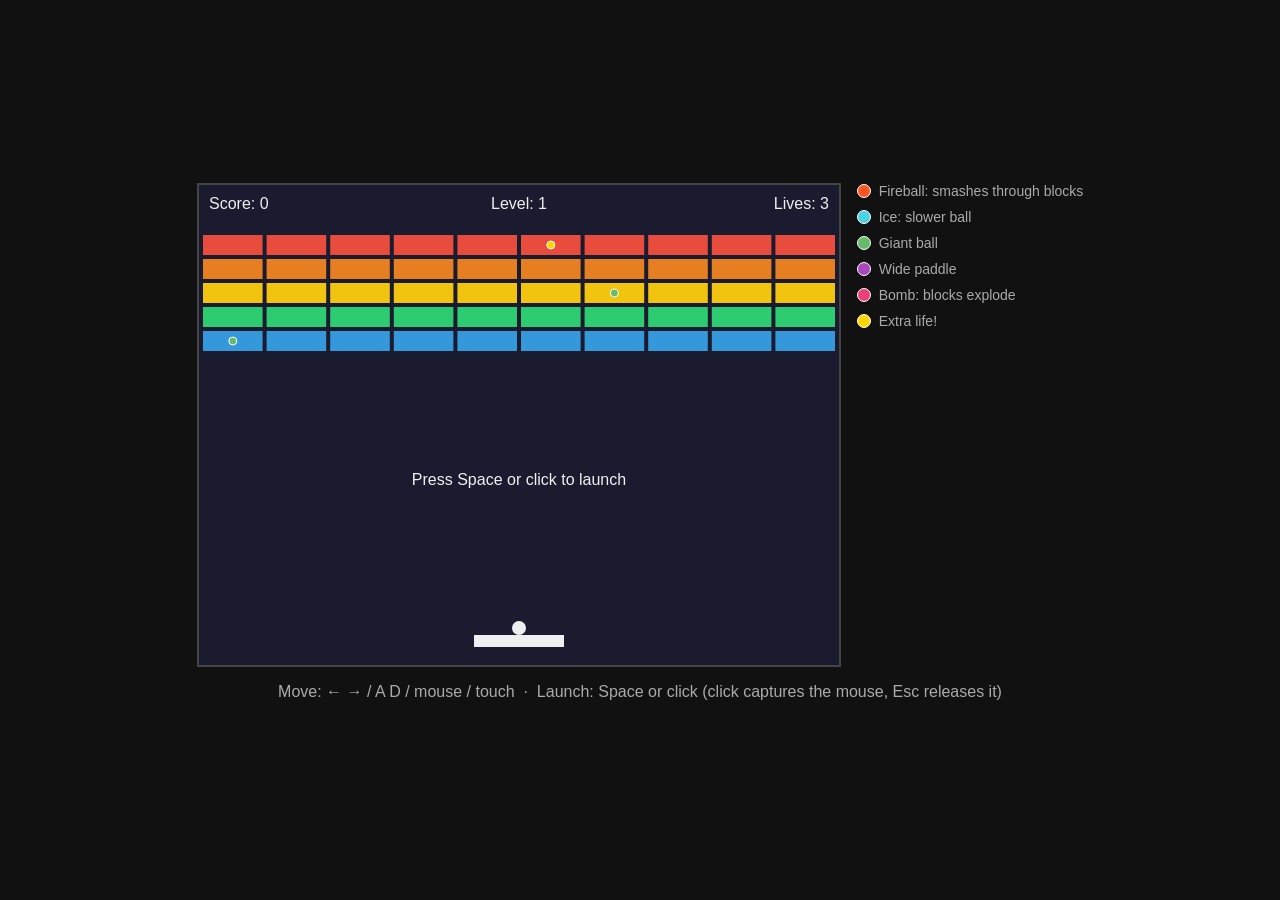
==== index.html @ cd38adf4 "Add Block Breaker game Paddle, ball, blocks, levels with increasing speed, block shrinking after lev" ====
<!DOCTYPE html>
<html lang="en">
<head>
  <meta charset="utf-8">
  <meta name="viewport" content="width=device-width, initial-scale=1">
  <title>Block Breaker</title>
  <link rel="stylesheet" href="style.css">
</head>
<body>
  <div class="layout">
    <canvas id="game" width="640" height="480"></canvas>
    <ul id="legend"></ul>
  </div>
  <p class="help">Move: ← → / A D / mouse / touch &nbsp;·&nbsp; Launch: Space or click (click captures the mouse, Esc releases it)</p>
  <script src="game.js"></script>
</body>
</html>
---- style.css ----
body {
  margin: 0;
  min-height: 100vh;
  display: flex;
  flex-direction: column;
  align-items: center;
  justify-content: center;
  background: #111;
  color: #aaa;
  font-family: sans-serif;
}

.layout {
  display: flex;
  align-items: flex-start;
  gap: 16px;
}

#legend {
  list-style: none;
  margin: 0;
  padding: 0;
  font-size: 14px;
}

#legend li {
  display: flex;
  align-items: center;
  gap: 8px;
  margin-bottom: 10px;
}

#legend .dot {
  width: 12px;
  height: 12px;
  border-radius: 50%;
  border: 1px solid #fff;
  flex: none;
}

canvas {
  max-width: 100vw;
  max-height: 85vh;
  background: #1b1b2f;
  border: 2px solid #444;
  touch-action: none;
}
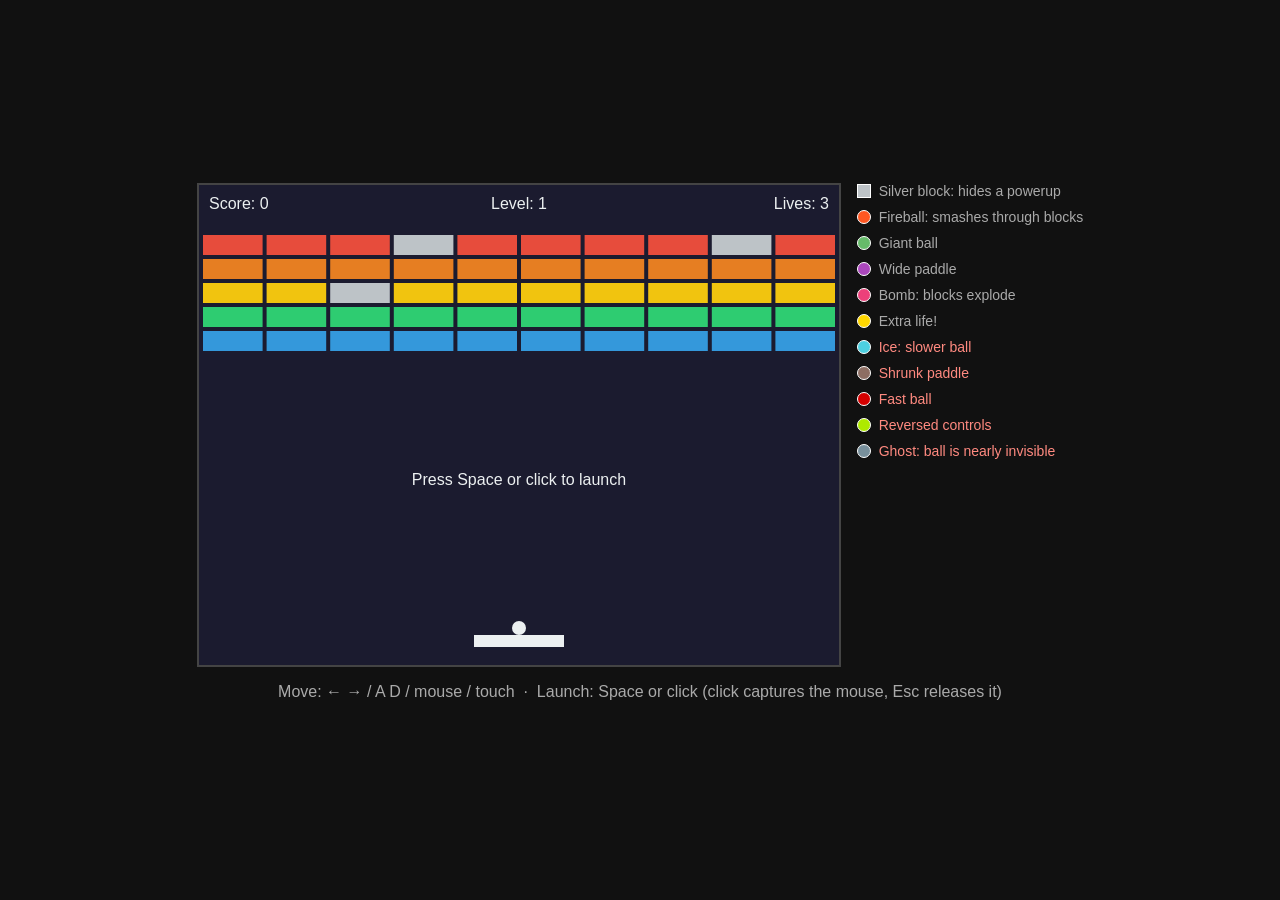
==== commit 54a1b7d8: "Add favicon Co-authored-by: Copilot <223556219+Copilot@users.noreply.github.com> Copilot-Session: b5" ====
--- a/index.html
+++ b/index.html
@@ -4,6 +4,7 @@
   <meta charset="utf-8">
   <meta name="viewport" content="width=device-width, initial-scale=1">
   <title>Block Breaker</title>
+  <link rel="icon" href="favicon.svg" type="image/svg+xml">
   <link rel="stylesheet" href="style.css">
 </head>
 <body>
--- a/style.css
+++ b/style.css
@@ -30,6 +30,14 @@
   margin-bottom: 10px;
 }
 
+#legend li.bad {
+  color: #ff8a80;
+}
+
+#legend .dot.square {
+  border-radius: 0;
+}
+
 #legend .dot {
   width: 12px;
   height: 12px;
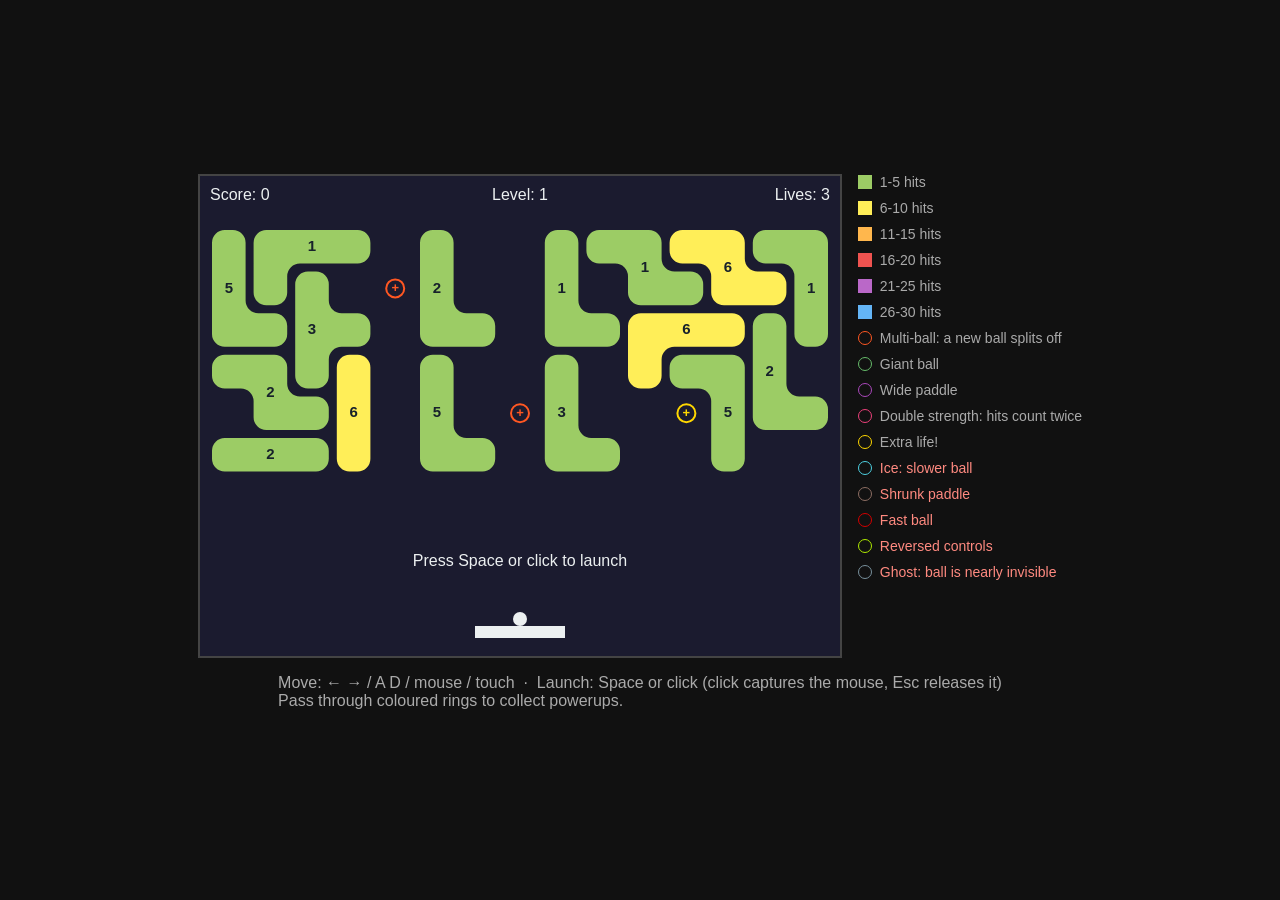
==== commit 5c57e9a5: "Interlocking shaped blocks, multi-ball and double strength Blocks are now interlocking L, T, zigzag," ====
--- a/index.html
+++ b/index.html
@@ -12,7 +12,7 @@
     <canvas id="game" width="640" height="480"></canvas>
     <ul id="legend"></ul>
   </div>
-  <p class="help">Move: ← → / A D / mouse / touch &nbsp;·&nbsp; Launch: Space or click (click captures the mouse, Esc releases it)</p>
+  <p class="help">Move: ← → / A D / mouse / touch &nbsp;·&nbsp; Launch: Space or click (click captures the mouse, Esc releases it)<br>Pass through coloured rings to collect powerups.</p>
   <script src="game.js"></script>
 </body>
 </html>
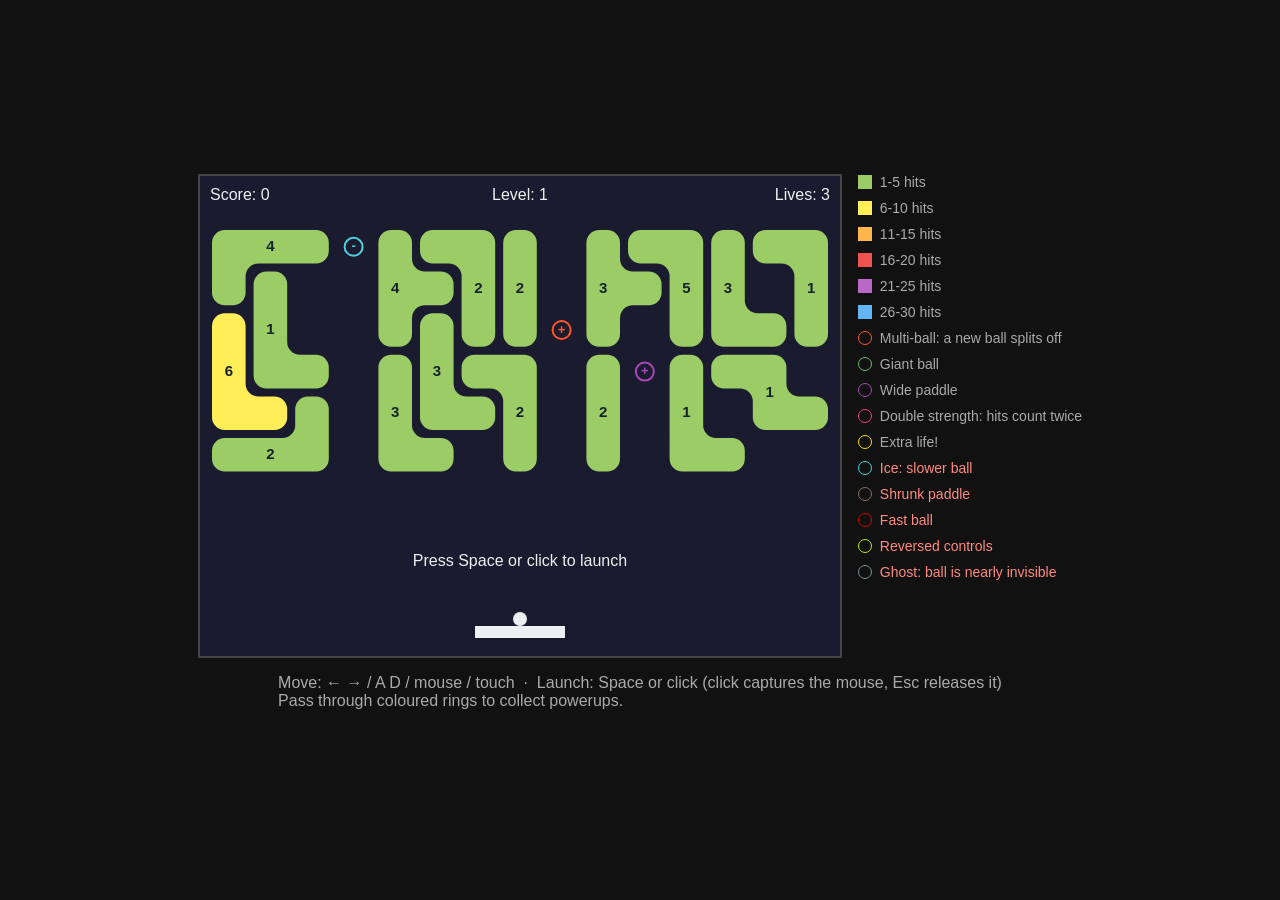
==== commit 7c3cbeb8: "Cache-bust the game script and stylesheet GitHub Pages lets browsers cache files for 10 minutes, so " ====
--- a/index.html
+++ b/index.html
@@ -5,7 +5,11 @@
   <meta name="viewport" content="width=device-width, initial-scale=1">
   <title>Block Breaker</title>
   <link rel="icon" href="favicon.svg" type="image/svg+xml">
-  <link rel="stylesheet" href="style.css">
+  <script>
+    // GitHub Pages lets browsers cache files for 10 minutes; a unique query string always loads the latest deploy.
+    const cacheBuster = Date.now();
+    document.write(`<link rel="stylesheet" href="style.css?v=${cacheBuster}">`);
+  </script>
 </head>
 <body>
   <div class="layout">
@@ -13,6 +17,6 @@
     <ul id="legend"></ul>
   </div>
   <p class="help">Move: ← → / A D / mouse / touch &nbsp;·&nbsp; Launch: Space or click (click captures the mouse, Esc releases it)<br>Pass through coloured rings to collect powerups.</p>
-  <script src="game.js"></script>
+  <script>document.write(`<script src="game.js?v=${cacheBuster}"><\/script>`);</script>
 </body>
 </html>
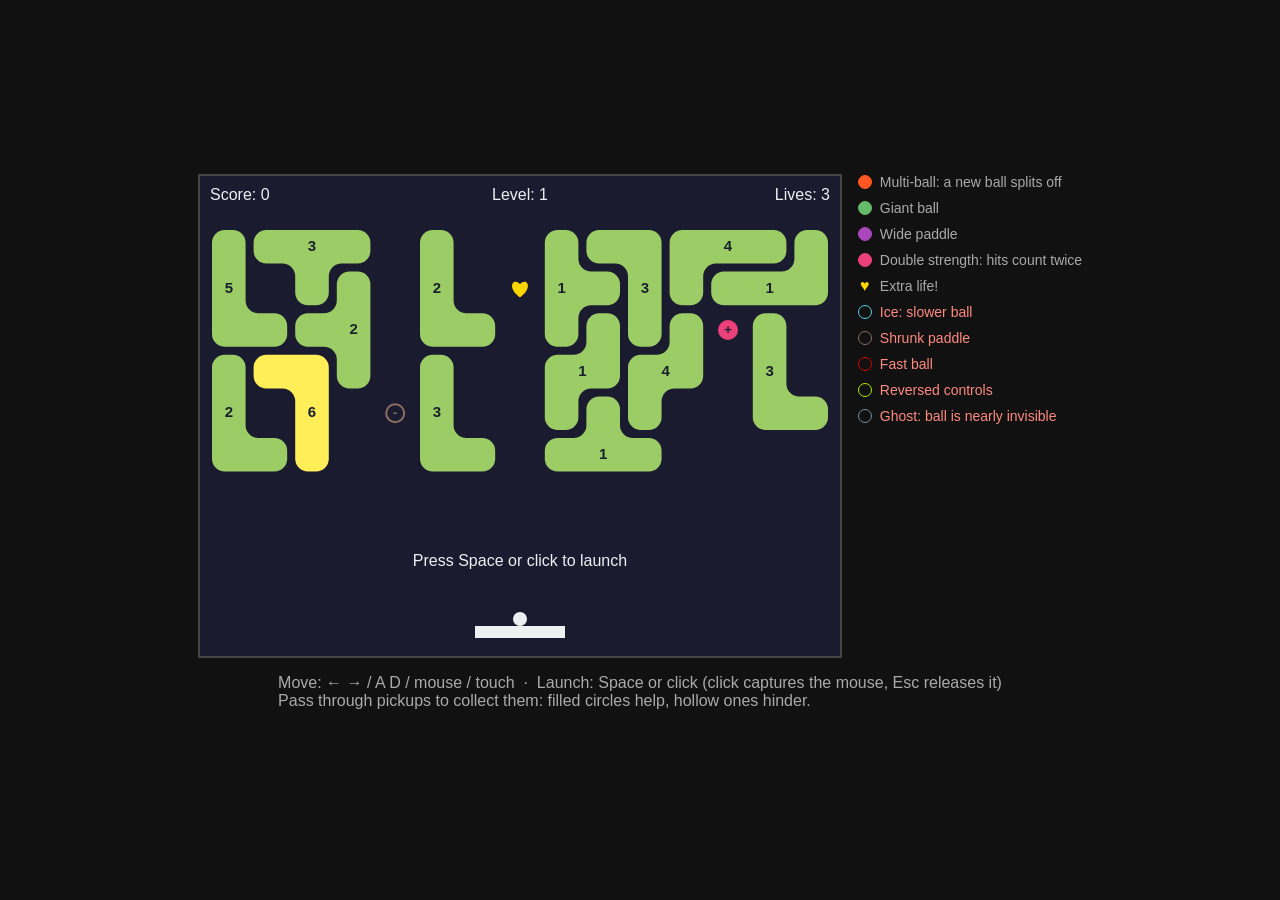
==== commit 84413c51: "Fill good powerups and drop the block colour legend Good pickups are now filled circles and bad ones" ====
--- a/index.html
+++ b/index.html
@@ -16,7 +16,7 @@
     <canvas id="game" width="640" height="480"></canvas>
     <ul id="legend"></ul>
   </div>
-  <p class="help">Move: ← → / A D / mouse / touch &nbsp;·&nbsp; Launch: Space or click (click captures the mouse, Esc releases it)<br>Pass through coloured rings to collect powerups.</p>
+  <p class="help">Move: ← → / A D / mouse / touch &nbsp;·&nbsp; Launch: Space or click (click captures the mouse, Esc releases it)<br>Pass through pickups to collect them: filled circles help, hollow ones hinder.</p>
   <script>document.write(`<script src="game.js?v=${cacheBuster}"><\/script>`);</script>
 </body>
 </html>
--- a/style.css
+++ b/style.css
@@ -34,8 +34,12 @@
   color: #ff8a80;
 }
 
-#legend .dot.square {
-  border-radius: 0;
+#legend .heart {
+  width: 14px;
+  font-size: 16px;
+  line-height: 12px;
+  text-align: center;
+  flex: none;
 }
 
 #legend .dot {
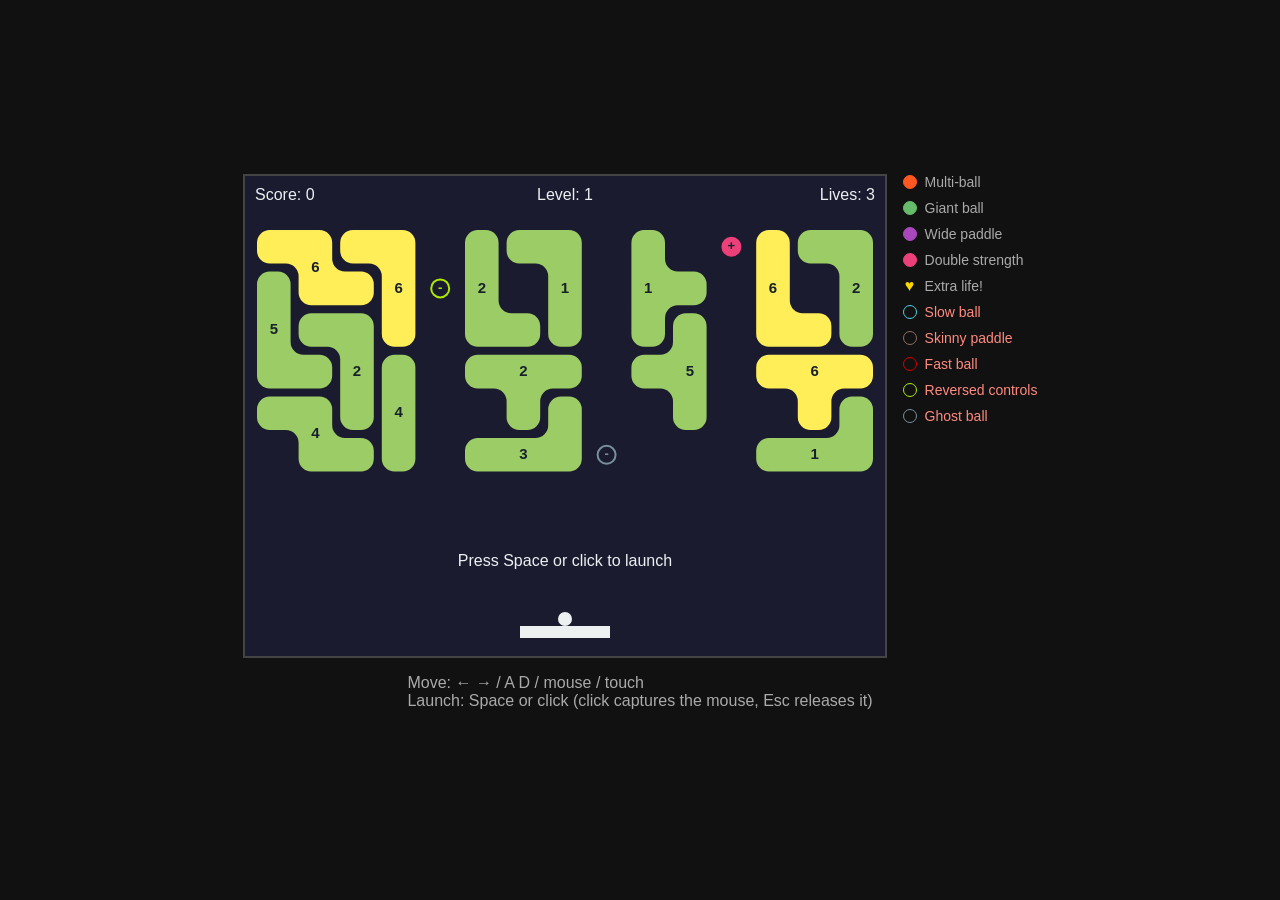
==== commit f46d8c81: "Shorten powerup labels and simplify help text Co-authored-by: Copilot <223556219+Copilot@users.norep" ====
--- a/index.html
+++ b/index.html
@@ -1,5 +1,6 @@
 <!DOCTYPE html>
 <html lang="en">
+
 <head>
   <meta charset="utf-8">
   <meta name="viewport" content="width=device-width, initial-scale=1">
@@ -11,12 +12,15 @@
     document.write(`<link rel="stylesheet" href="style.css?v=${cacheBuster}">`);
   </script>
 </head>
+
 <body>
   <div class="layout">
     <canvas id="game" width="640" height="480"></canvas>
     <ul id="legend"></ul>
   </div>
-  <p class="help">Move: ← → / A D / mouse / touch &nbsp;·&nbsp; Launch: Space or click (click captures the mouse, Esc releases it)<br>Pass through pickups to collect them: filled circles help, hollow ones hinder.</p>
+  <p class="help">Move: ← → / A D / mouse / touch<br />
+    Launch: Space or click (click captures the mouse, Esc releases it)</p>
   <script>document.write(`<script src="game.js?v=${cacheBuster}"><\/script>`);</script>
 </body>
-</html>
+
+</html>
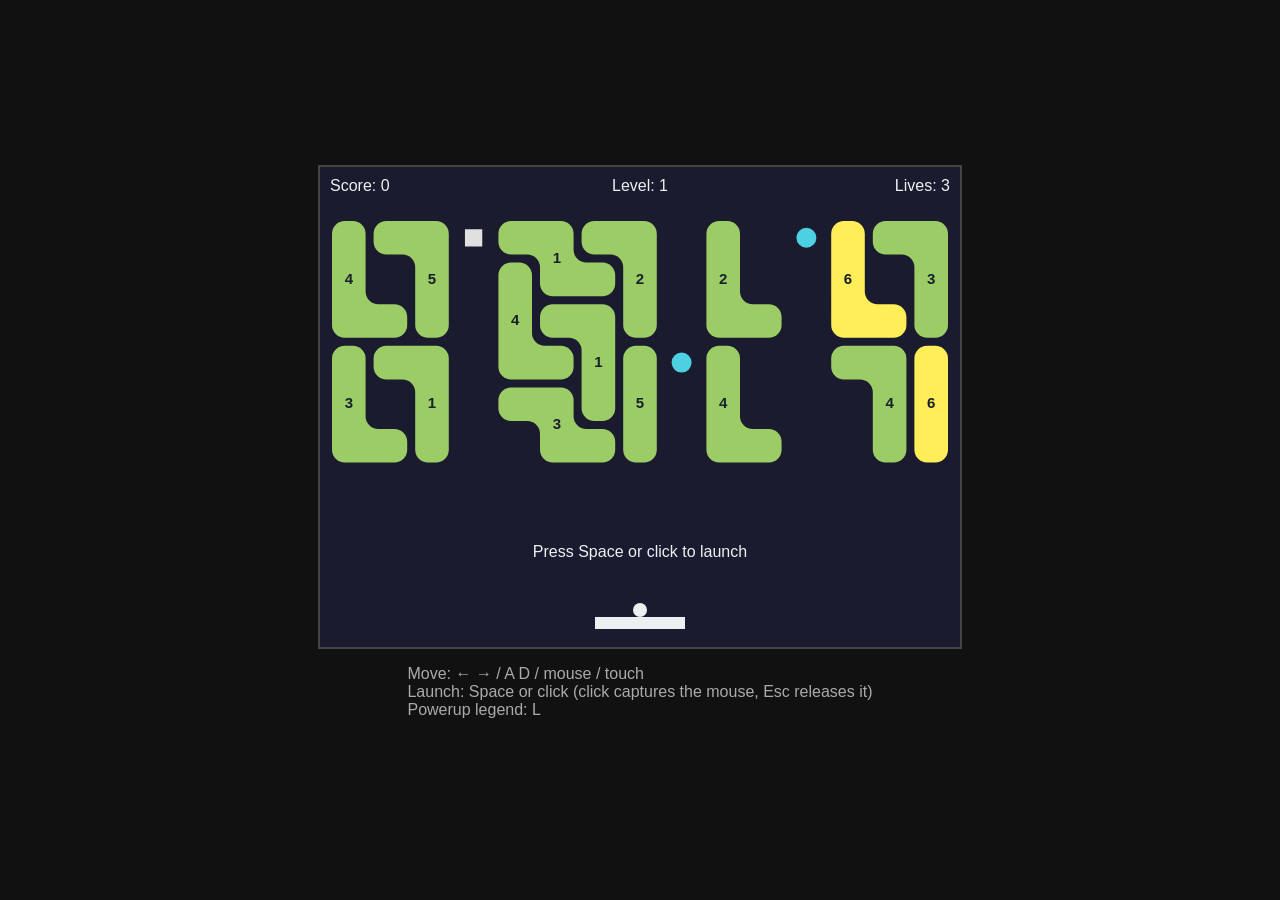
==== commit ea75bc32: "Toggle powerup legend with L Co-authored-by: Copilot <223556219+Copilot@users.noreply.github.com> Co" ====
--- a/index.html
+++ b/index.html
@@ -16,10 +16,11 @@
 <body>
   <div class="layout">
     <canvas id="game" width="640" height="480"></canvas>
-    <ul id="legend"></ul>
+    <ul id="legend" hidden></ul>
   </div>
   <p class="help">Move: ← → / A D / mouse / touch<br />
-    Launch: Space or click (click captures the mouse, Esc releases it)</p>
+    Launch: Space or click (click captures the mouse, Esc releases it)<br />
+    Powerup legend: L</p>
   <script>document.write(`<script src="game.js?v=${cacheBuster}"><\/script>`);</script>
 </body>
 
--- a/style.css
+++ b/style.css
@@ -50,6 +50,10 @@
   flex: none;
 }
 
+#legend .dot.square {
+  border-radius: 0;
+}
+
 canvas {
   max-width: 100vw;
   max-height: 85vh;
